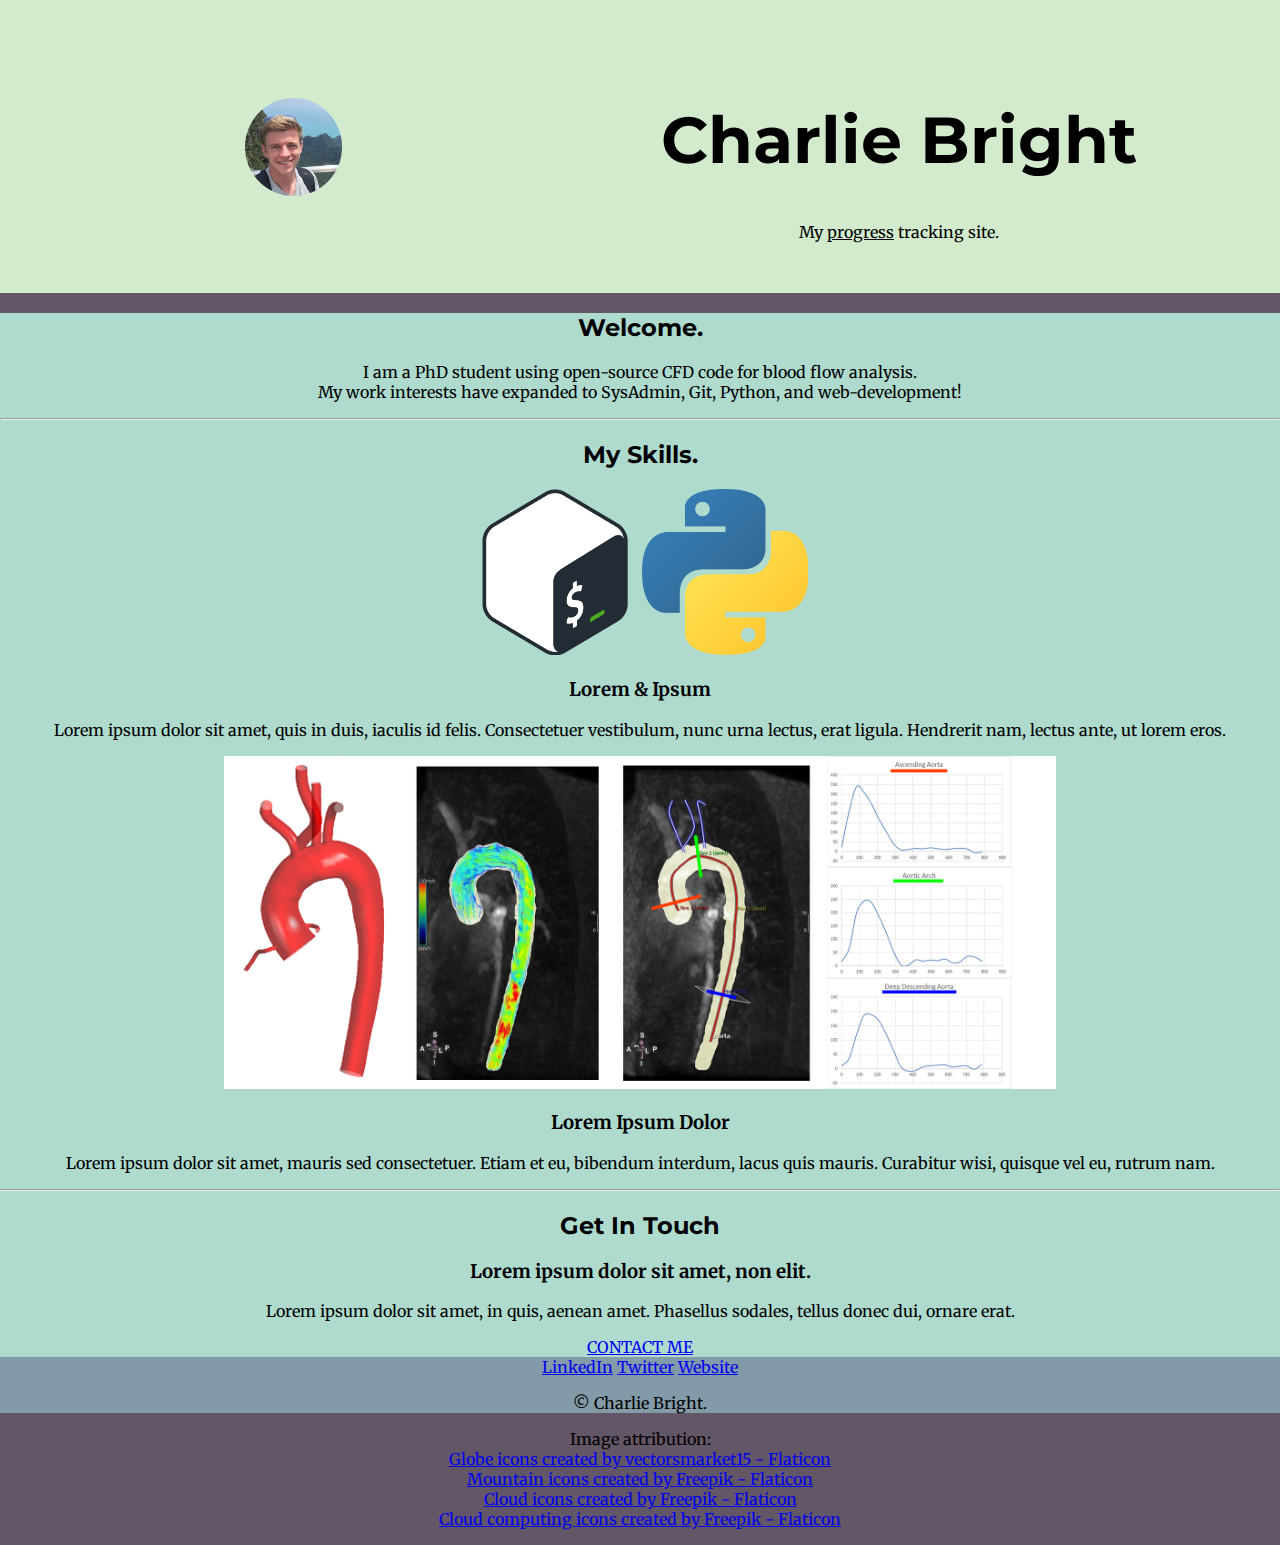
==== Personal Site - 2/index.html @ e3628655 "+ Added files for website 2" ====
<!DOCTYPE html>
<html lang="en">

    <head>
        <!--Title-->
        <meta charset="UTF-8">
        <meta name="description" content="Landing page for Charlie Bright's website.">
        <title>Homepage - Charlie Bright</title>

        <!--Style-->
        <link rel="stylesheet" href="css/styles.css">
        <link rel="icon" href="/images/favicon.ico" type="favicon.ico">

        <!--Fonts-->
        <link rel="preconnect" href="https://fonts.googleapis.com">
        <link rel="preconnect" href="https://fonts.gstatic.com" crossorigin>
        <link href="https://fonts.googleapis.com/css2?family=Merriweather:ital@1&family=Montserrat:wght@100&family=Roboto&family=Sacramento&display=swap" rel="stylesheet">

    </head>

    <body>
        <!--Top section-->
        <div class="top-container">

            <table class="introduction-table" align="center" cellspacing="30">
                
                <colgroup>
                    <col align="left">
                    <col align="center">
                </colgroup>

                <tr>
                    <td>
                        <img class="profile-image" src="images/index/Charlie.png" alt="Photo of Charlie">
                    </td>
                    <td>
                        <h1>Charlie Bright</h1>
                        My <span class="underlined">progress</span> tracking site.
                    </td>
                </tr>
            
            </table>

        </div>

        <!--Middle section-->
        <div class="mid-container">
            <div class="profile">
                <h2>Welcome.</h2>
                <p>I am a PhD student using open-source CFD code for blood flow analysis.<br> 
                    My work interests have expanded to SysAdmin, Git, Python, and web-development!</p>
            </div>
            <hr>

            <div class="skills">
                <h2>My Skills.</h2>
                <div class="skill-row">
                    <img class="skill-logo" src="images/index/BASH.png" alt="Logo of the command line">
                    <img class="skill-logo" src="images/index/Python.png" alt="Logo for the Python language.">
                    <h3>Lorem & Ipsum</h3>
                    <p>Lorem ipsum dolor sit amet, quis in duis, iaculis id felis. Consectetuer vestibulum, nunc urna lectus, erat ligula. Hendrerit nam, lectus ante, ut lorem eros.</p>
                </div>
                
                <div class="skill-row">
                    <img class="cfd-skill-image" src="images/index/CFD.jpg" alt="CFD image">
                    <h3>Lorem Ipsum Dolor</h3>
                    <p>Lorem ipsum dolor sit amet, mauris sed consectetuer. Etiam et eu, bibendum interdum, lacus quis mauris. Curabitur wisi, quisque vel eu, rutrum nam.</p>
                </div>
            </div>
            <hr>

            <div class="contact-me">
                <h2>Get In Touch</h2>
                <h3>Lorem ipsum dolor sit amet, non elit.</h3>
                <p>Lorem ipsum dolor sit amet, in quis, aenean amet. Phasellus sodales, tellus donec dui, ornare erat.</p>
                <a class="btn" href="mailto:charliebright@hotmail.co.uk">CONTACT ME</a>
            </div>
        </div>
            
        <!--Bottom section-->
        <div class="bot-container">
            <a class="footer-link" href="https://www.linkedin.com/">LinkedIn</a>
            <a class="footer-link" href="https://twitter.com/">Twitter</a>
            <a class="footer-link" href="https://www.appbrewery.co/">Website</a>
            <p>© Charlie Bright.</p>
        </div>

    </body>

    <footer>
        <p>
            Image attribution: <br>
            <a href="https://www.flaticon.com/free-icons/globe" title="globe icons">Globe icons created by vectorsmarket15 - Flaticon</a><br>
            <a href="https://www.flaticon.com/free-icons/mountain" title="mountain icons">Mountain icons created by Freepik - Flaticon</a><br>
            <a href="https://www.flaticon.com/free-icons/cloud" title="cloud icons">Cloud icons created by Freepik - Flaticon</a><br>
            <a href="https://www.flaticon.com/free-icons/cloud-computing" title="cloud computing icons">Cloud computing icons created by Freepik - Flaticon</a><br>
        </p>
    </footer>
</html>
---- Personal Site - 2/css/styles.css ----
/****** Tag selectors ******/
/* */
html{
    background-color: #635666;
}

body{
    margin: 0px;
    text-align: center;
    font-family: 'Merriweather', serif;
}

h1{
    font-size: 65px;
    /*width: 65%;
    margin: 0 auto; */
    font-family: 'Montserrat', sans-serif;
    text-align: center;
    /* font-family: 'Sacramento', cursive; */
}

h2{
    font-family: 'Montserrat', sans-serif;
}

/****** Class selectors ******/
/* */
.top-container{
    background-color: #D3EBCD;
    padding: 20px;
    margin: 0;
    position: relative;
    padding-top: 25px;
}

.mid-container{
    background-color: #AEDBCE;
    /* 
    width: 200px;
    height: 200px;
    padding: 0;
    margin: 0; */
}

.bot-container{
    background-color: #839AA8;
    /* 
    width: 200px;
    height: 200px;
    padding: 0;
    margin: 0; */
}

.introduction-table{
    width: 100%;
}

.underlined{
    text-decoration: underline;
}

.profile-image{
    width:100px;
    height:100px;
}

.profile-image{
    width: 20%;
    height: 20%;  
}

.skill-logo{
    width: 13%;
    height: 13%;
}

.cfd-skill-image{
    width: 65%;
    height: 65%;
}
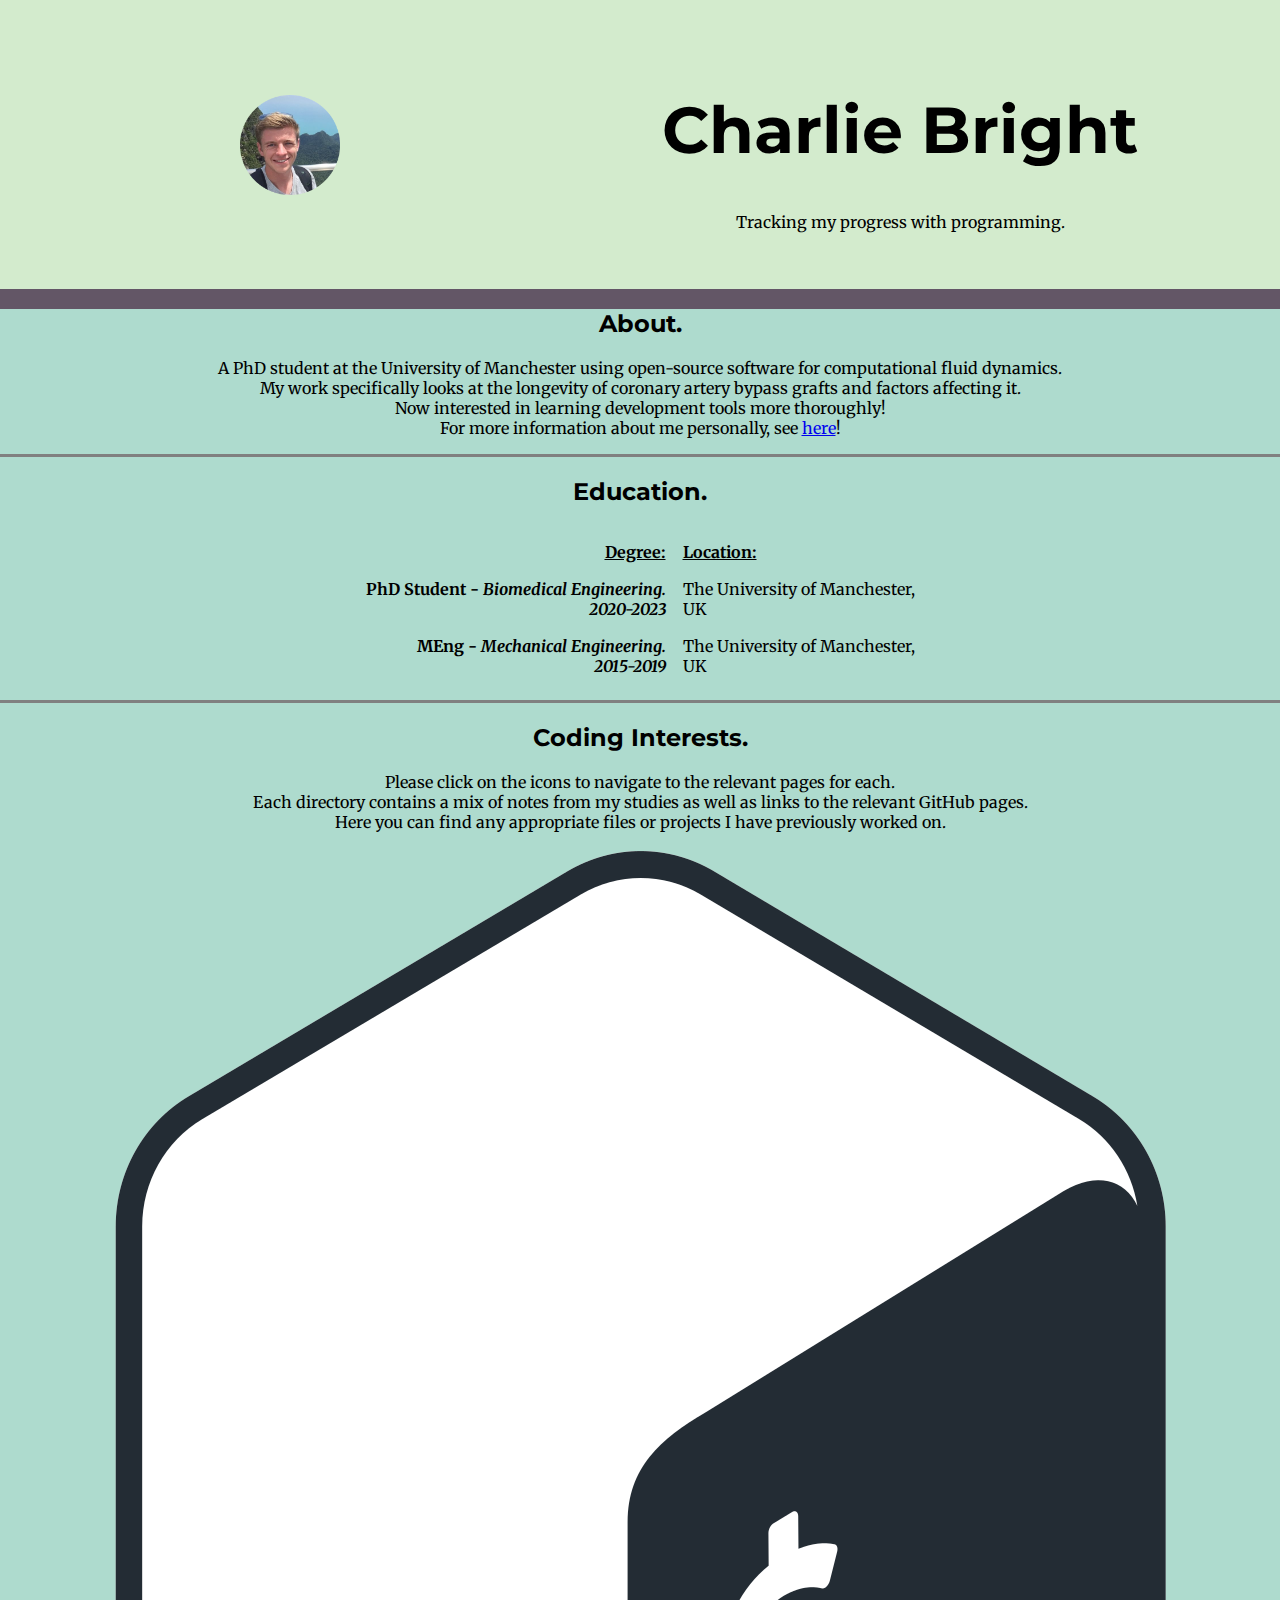
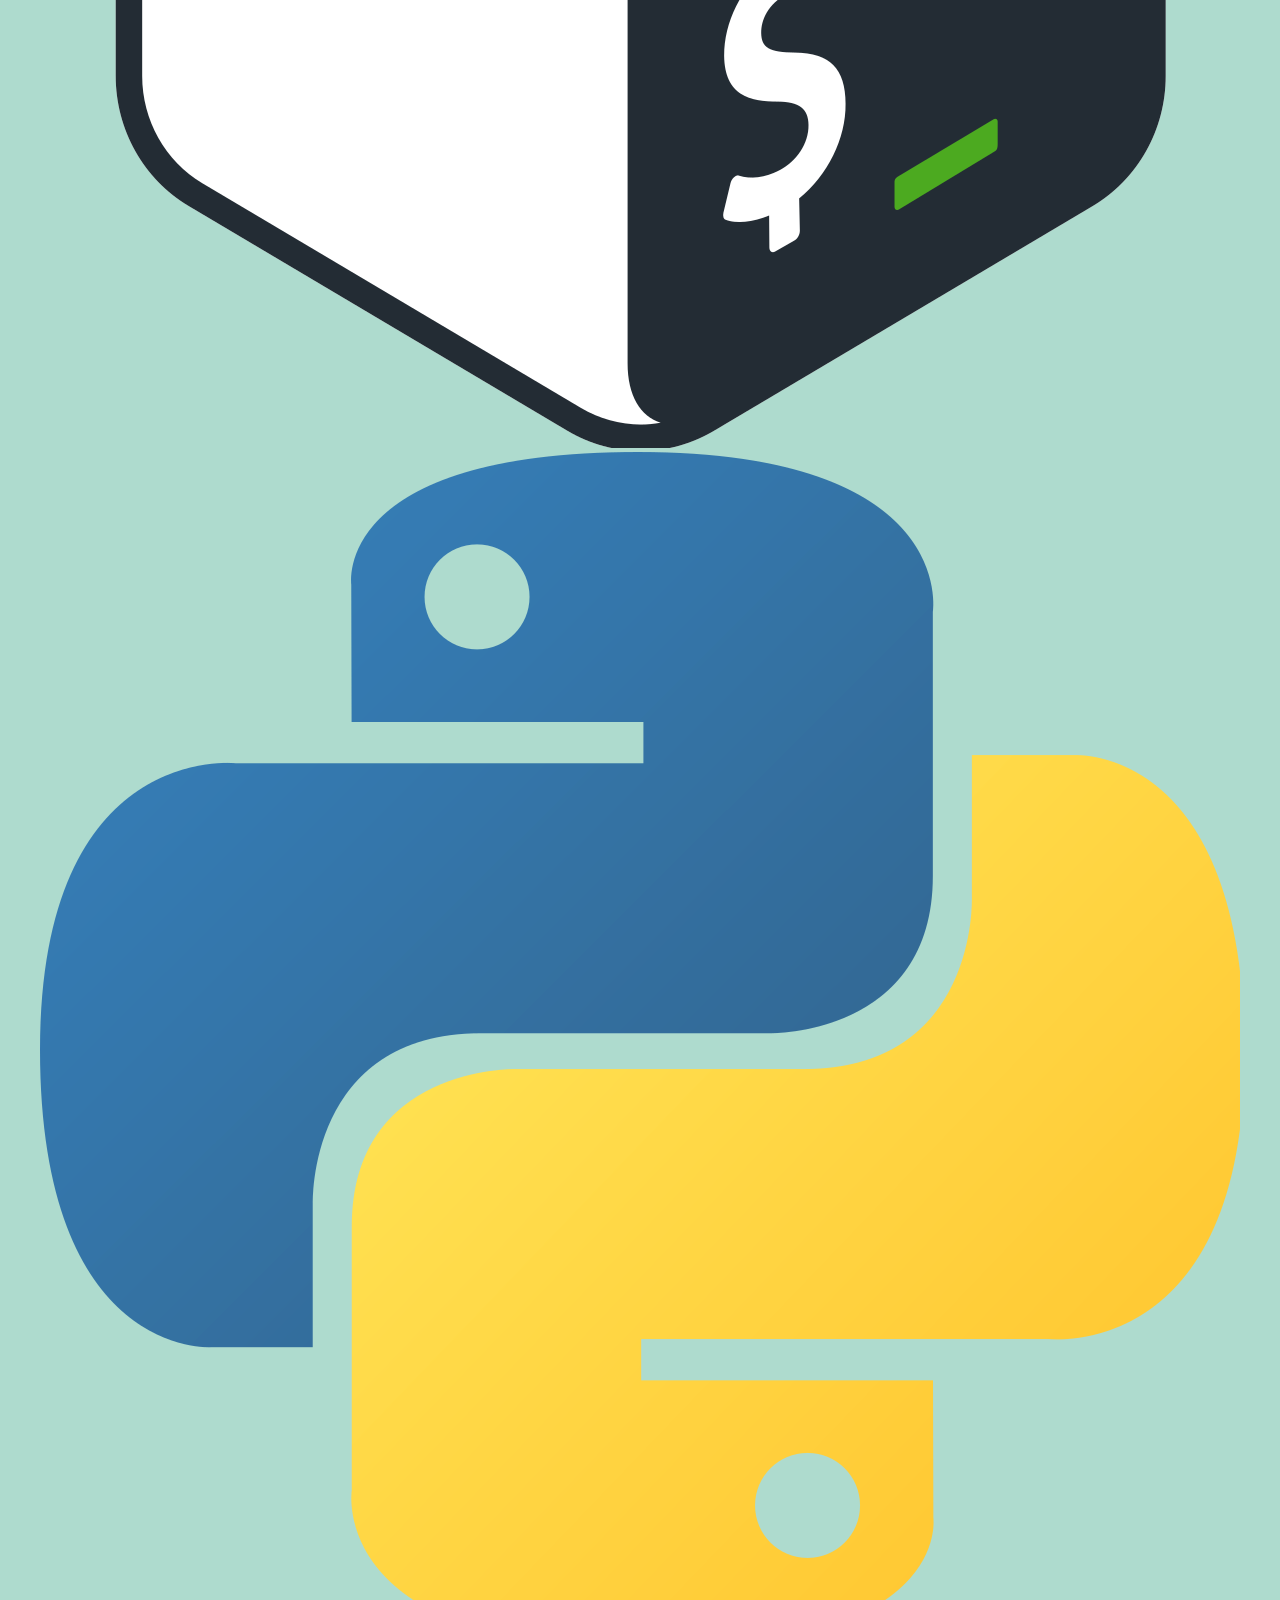
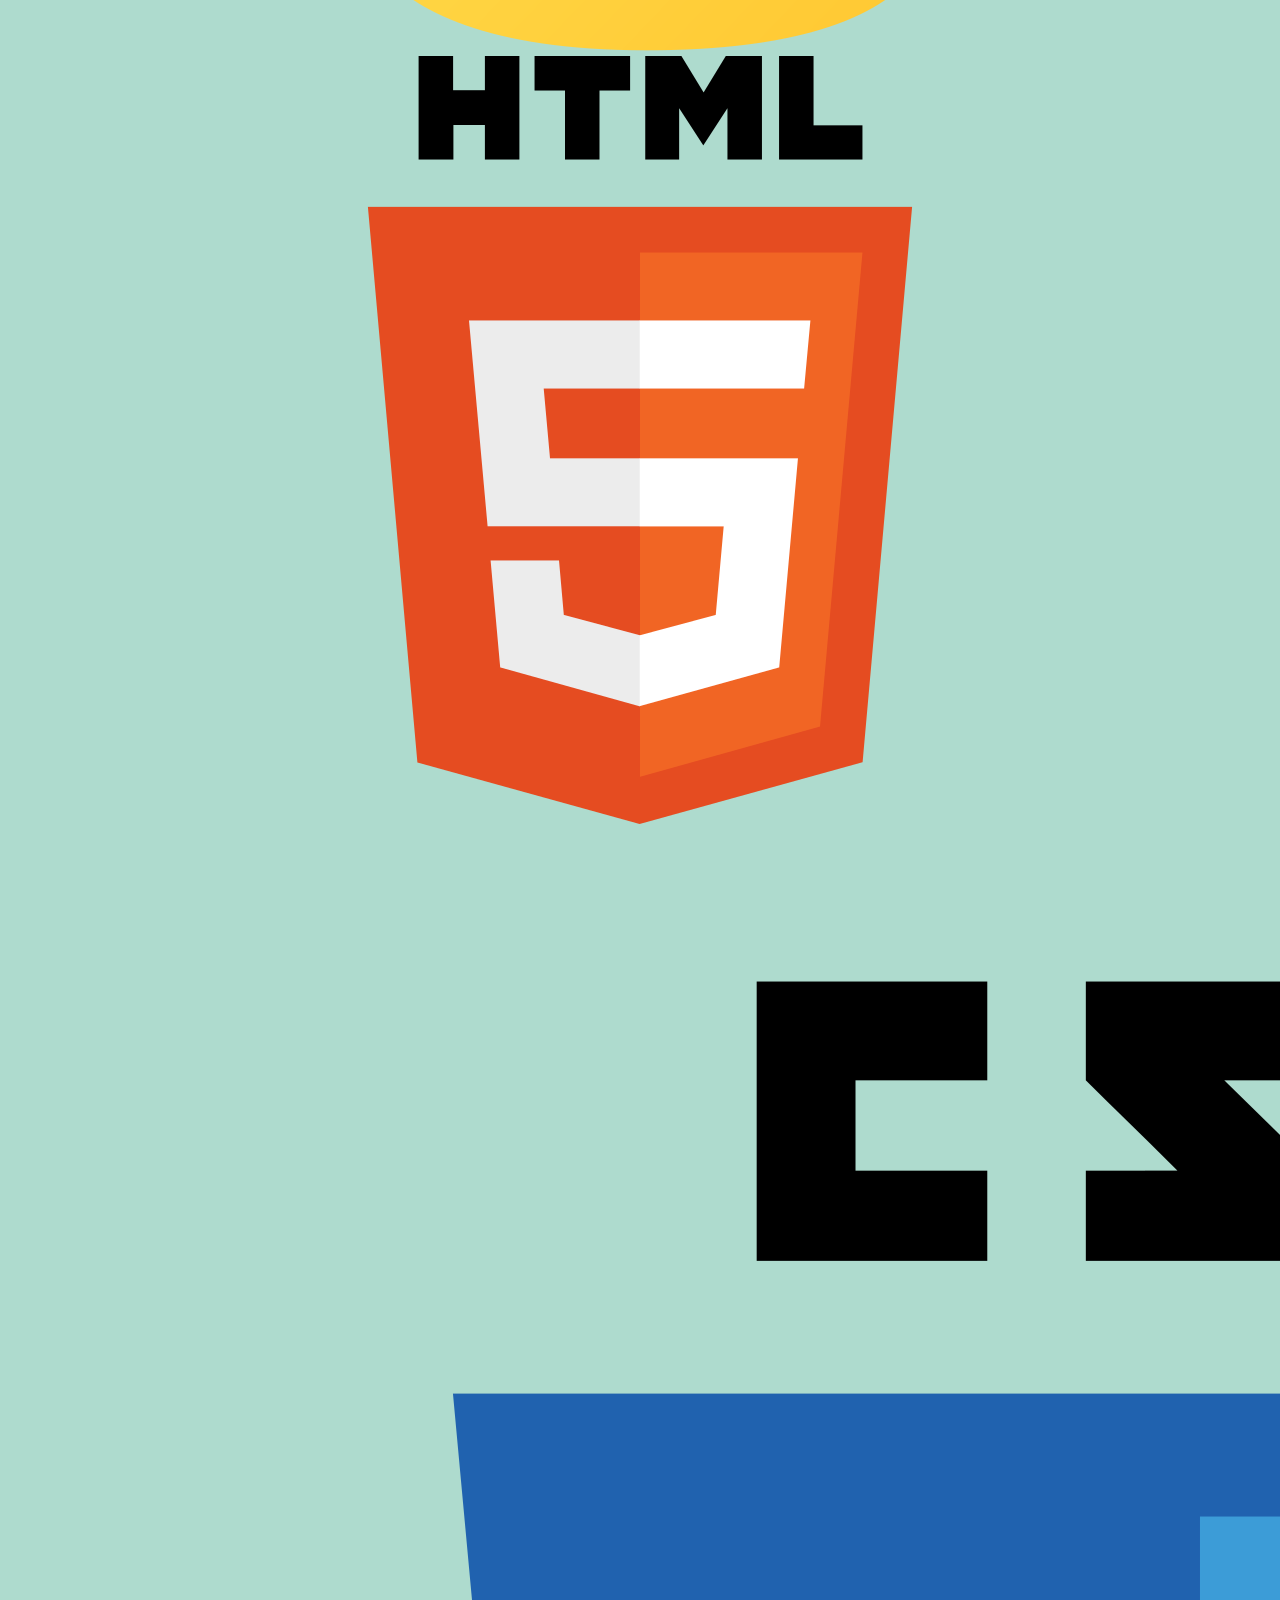
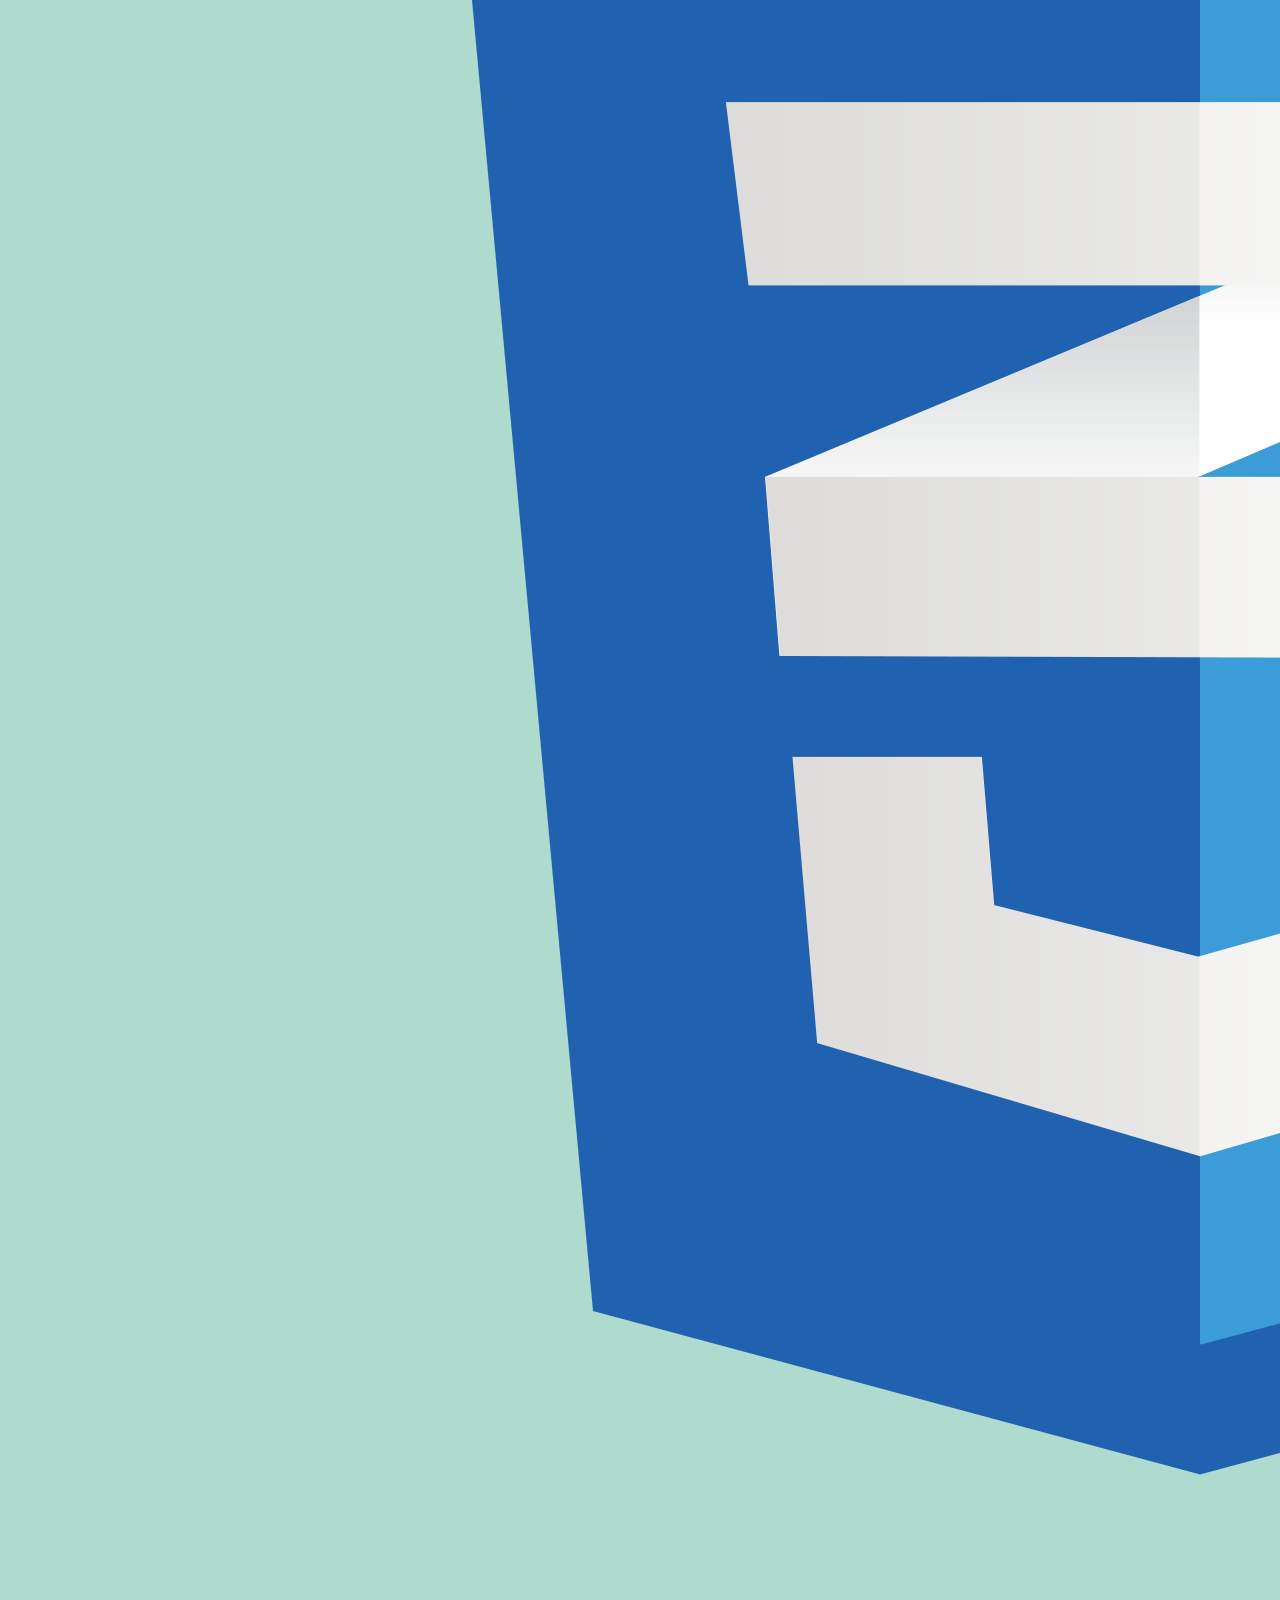
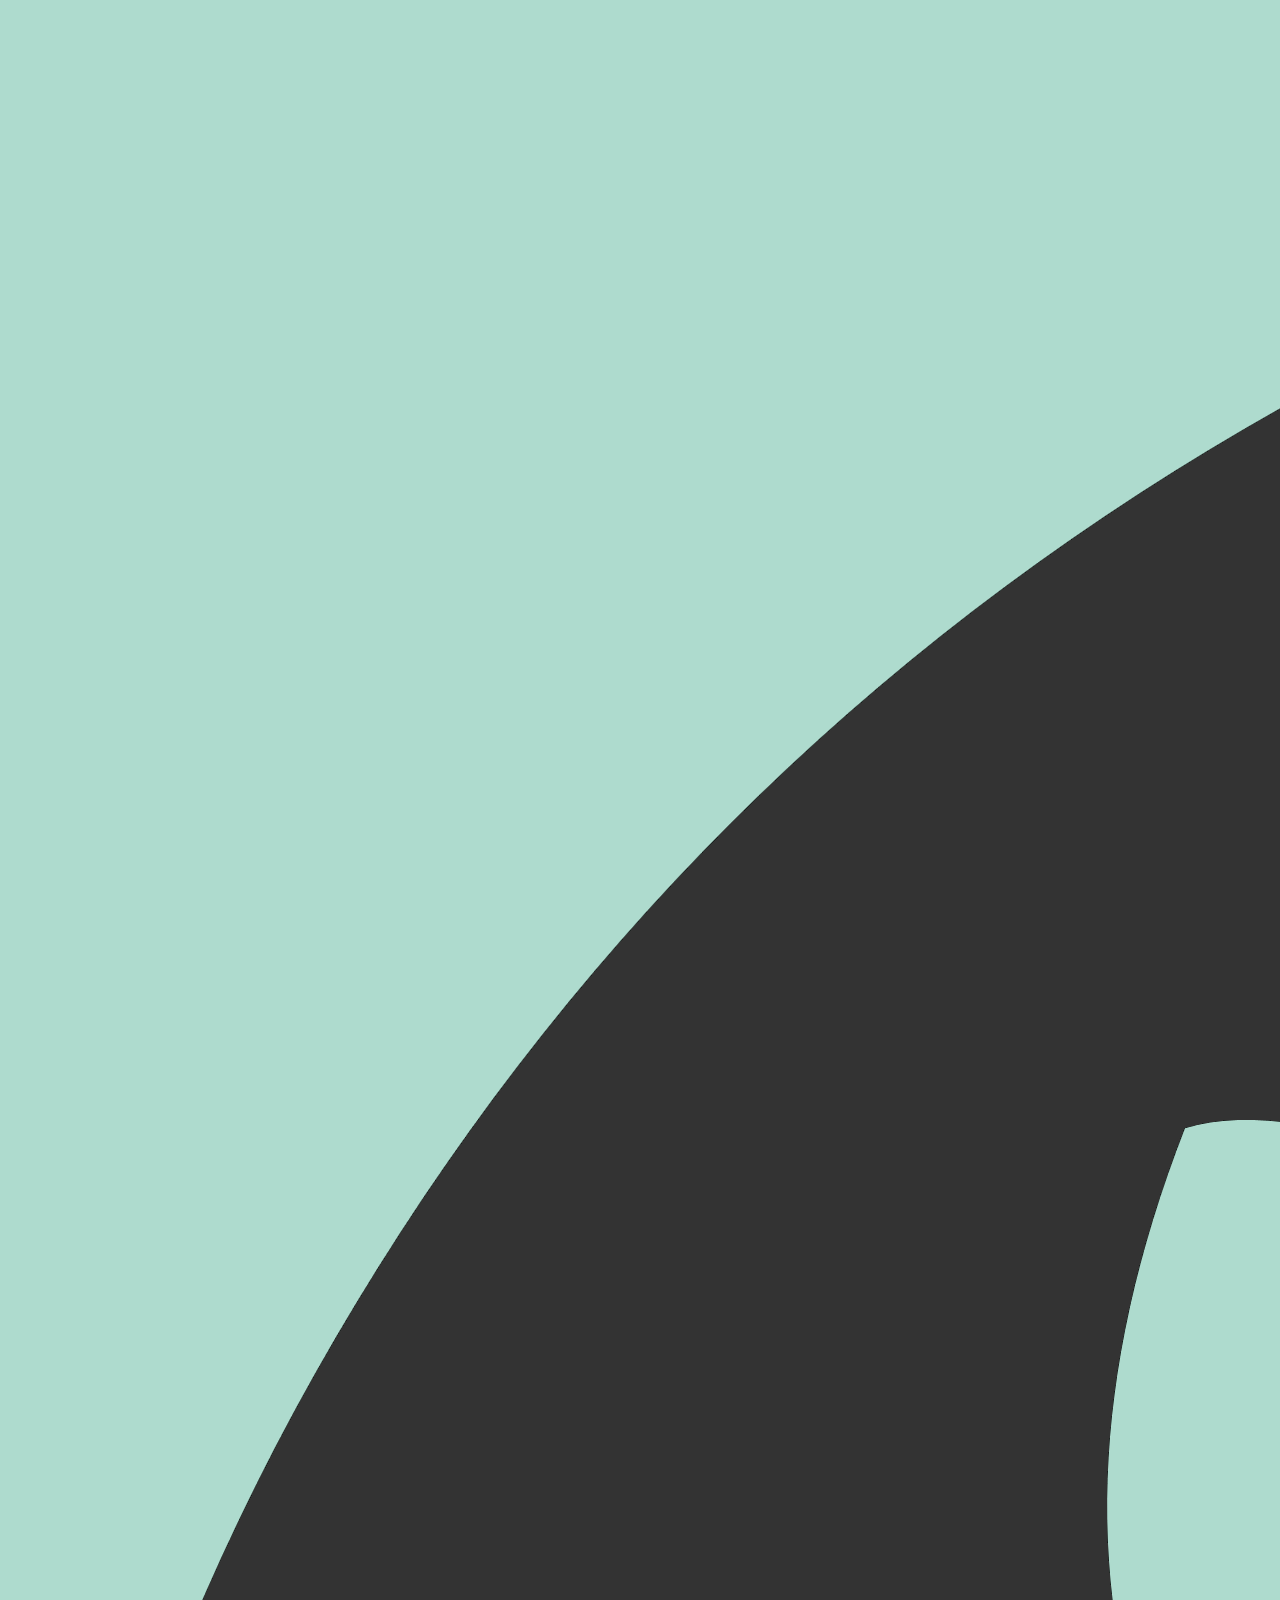
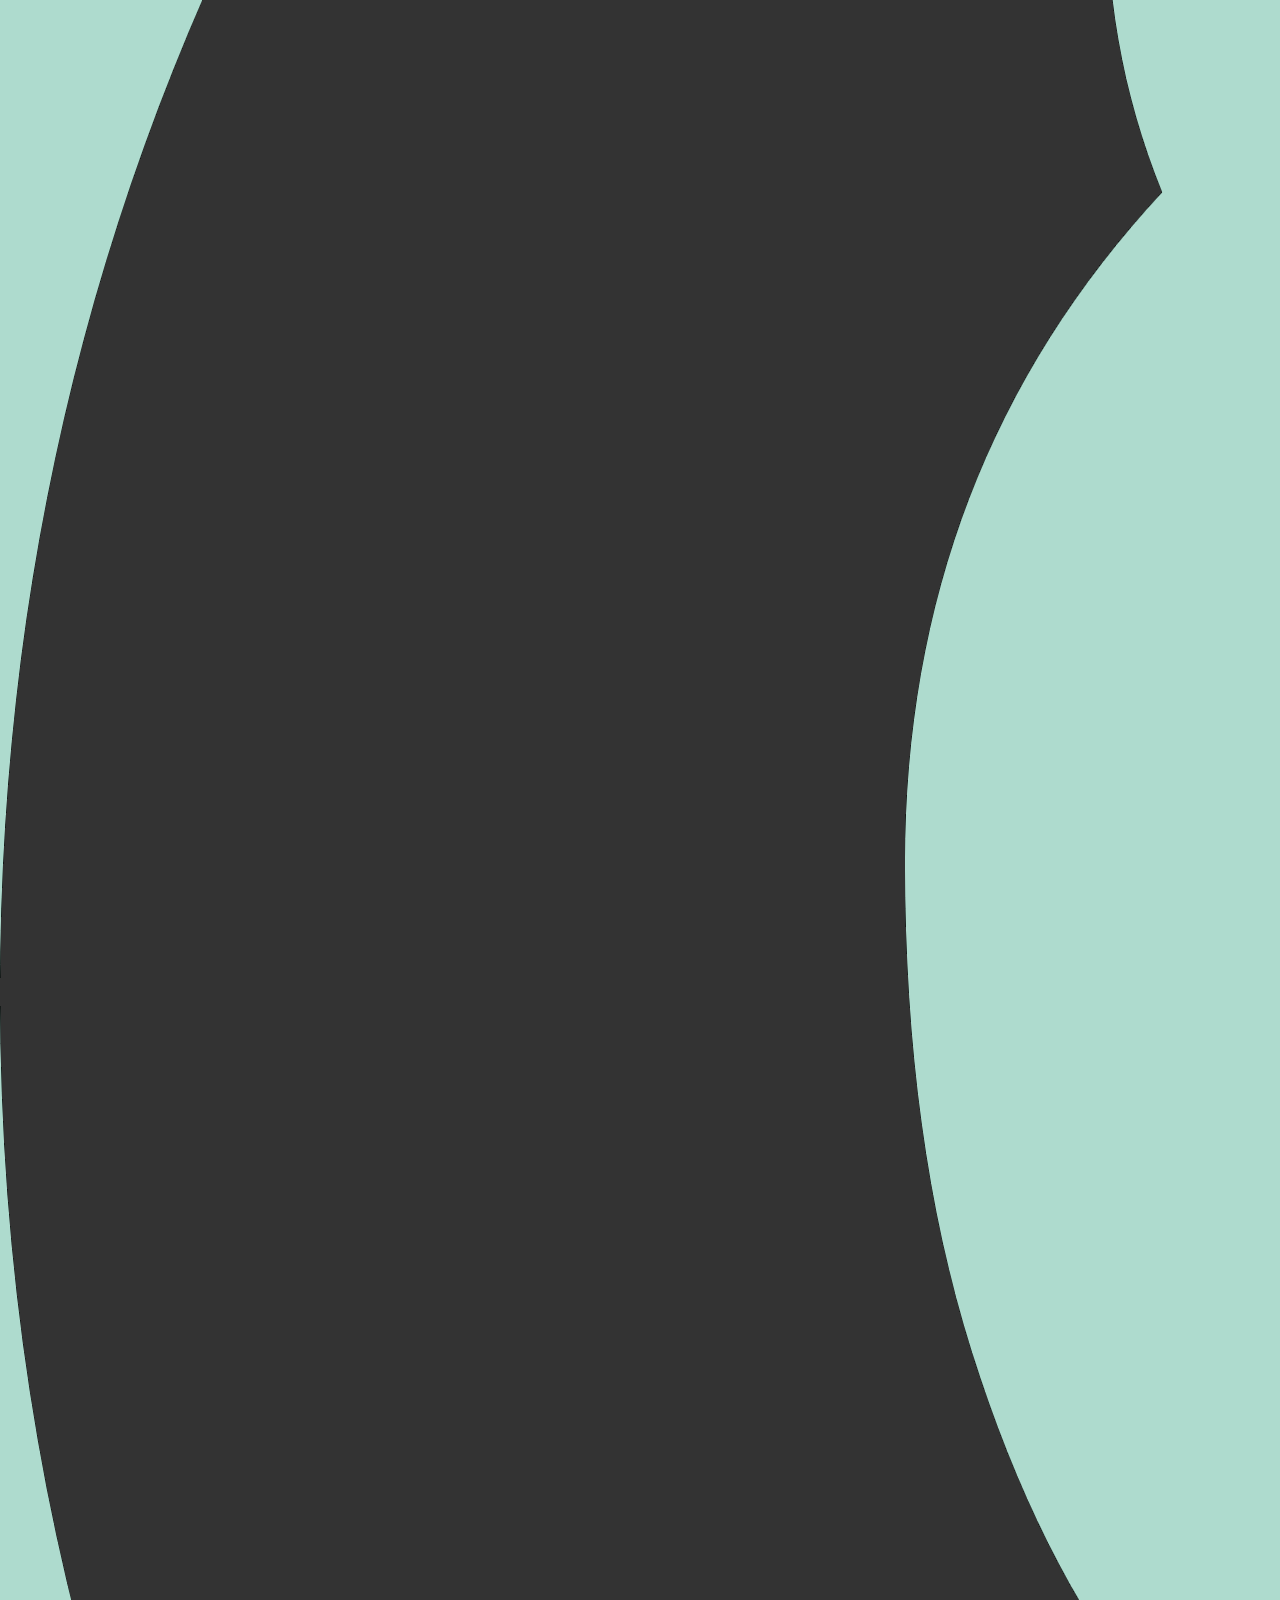
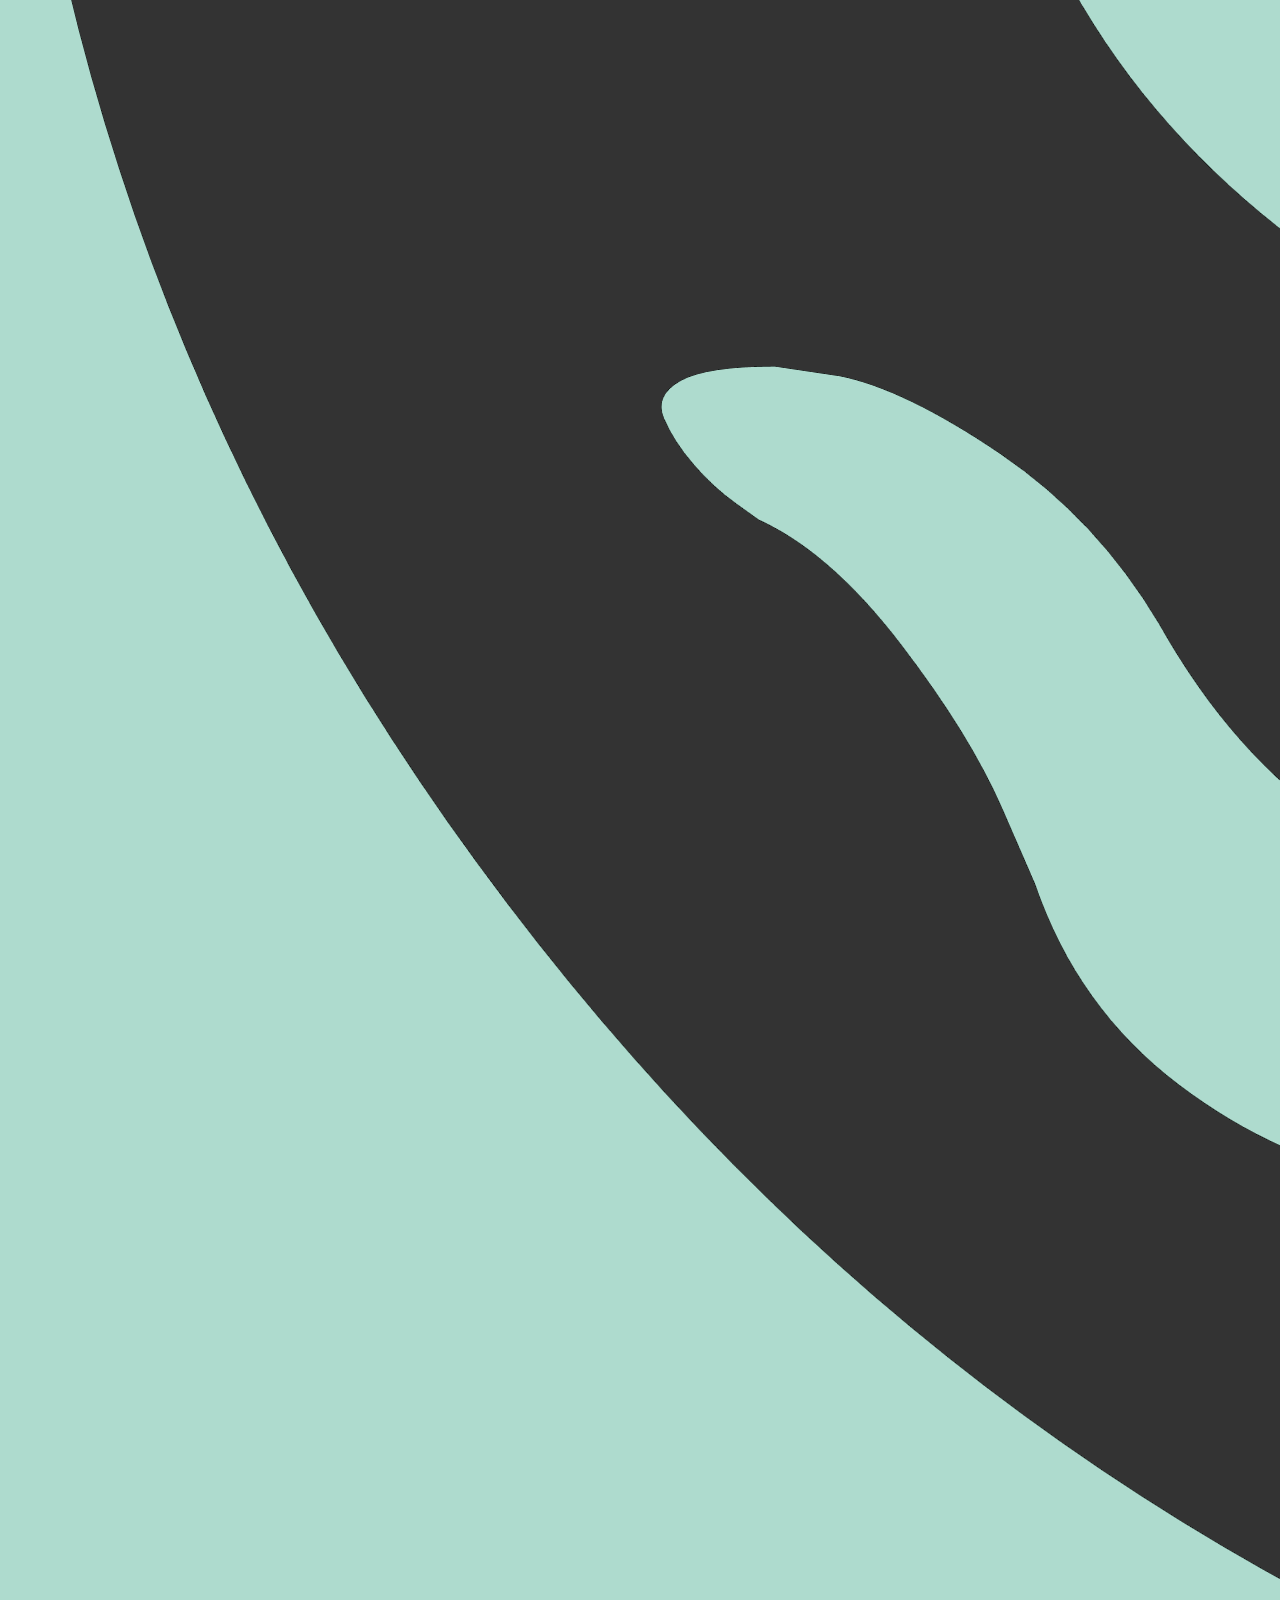
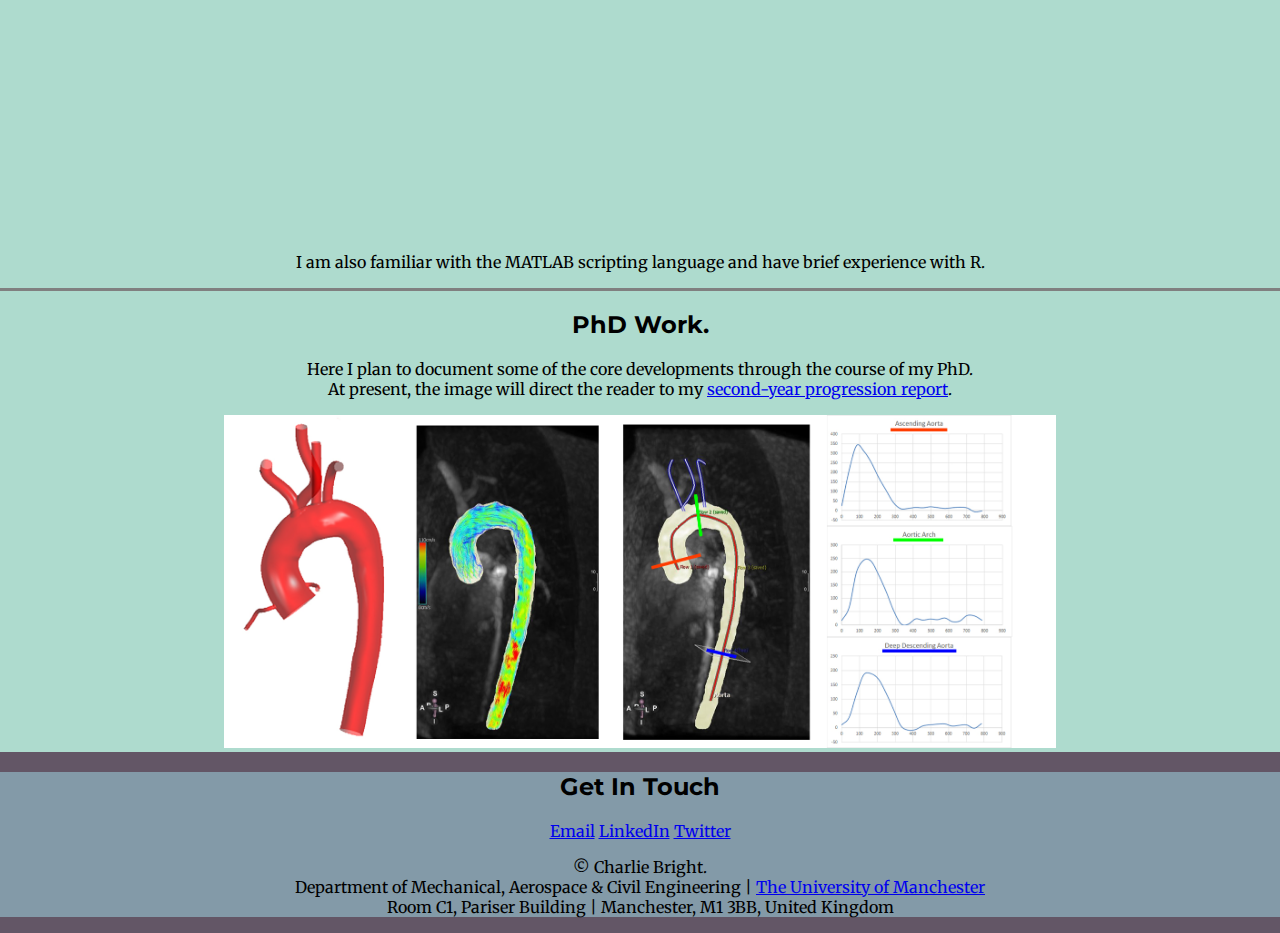
==== commit da55b5a0: "+ Added content to index page" ====
--- a/Personal Site - 2/index.html
+++ b/Personal Site - 2/index.html
@@ -1,99 +1,101 @@
 <!DOCTYPE html>
 <html lang="en">
-
     <head>
         <!--Title-->
         <meta charset="UTF-8">
         <meta name="description" content="Landing page for Charlie Bright's website.">
         <title>Homepage - Charlie Bright</title>
-
         <!--Style-->
         <link rel="stylesheet" href="css/styles.css">
-        <link rel="icon" href="/images/favicon.ico" type="favicon.ico">
-
+        <link rel="icon" href="images/favicon.ico" type="favicon.ico">
         <!--Fonts-->
         <link rel="preconnect" href="https://fonts.googleapis.com">
         <link rel="preconnect" href="https://fonts.gstatic.com" crossorigin>
-        <link href="https://fonts.googleapis.com/css2?family=Merriweather:ital@1&family=Montserrat:wght@100&family=Roboto&family=Sacramento&display=swap" rel="stylesheet">
-
+        <link href="https://fonts.googleapis.com/css2?family=Merriweather:ital@1&family=Open+Sans&family=Montserrat:wght@300;400&family=Roboto&family=Sacramento&display=swap" rel="stylesheet">
     </head>
 
     <body>
-        <!--Top section-->
+        <!--Top container: Profile image and name.-->
         <div class="top-container">
-
-            <table class="introduction-table" align="center" cellspacing="30">
-                
-                <colgroup>
-                    <col align="left">
-                    <col align="center">
-                </colgroup>
-
+            <table class="introduction-table" cellspacing="20" align="center">
                 <tr>
-                    <td>
-                        <img class="profile-image" src="images/index/Charlie.png" alt="Photo of Charlie">
-                    </td>
-                    <td>
+                    <td> <img class="profile-image" src="images/index/Charlie.png" alt="Photo of Charlie."> </td>
+                    <td class="introduction-name">
                         <h1>Charlie Bright</h1>
-                        My <span class="underlined">progress</span> tracking site.
+                        <p class="introduction-text">Tracking my <span class="emphasised">progress</span> with programming.</p>
                     </td>
                 </tr>
-            
             </table>
-
         </div>
 
-        <!--Middle section-->
+        <!--Middle container: Skills and PhD.-->
         <div class="mid-container">
-            <div class="profile">
-                <h2>Welcome.</h2>
-                <p>I am a PhD student using open-source CFD code for blood flow analysis.<br> 
-                    My work interests have expanded to SysAdmin, Git, Python, and web-development!</p>
+            <div>
+                <h2>About.</h2>
+                <p class="body-text">A PhD student at the University of Manchester using open-source software for computational fluid dynamics.<br>
+                    My work specifically looks at the longevity of coronary artery bypass grafts and factors affecting it.<br> 
+                    Now interested in learning development tools more thoroughly! <br>
+                    For more information about me personally, see <a href="about-me.html">here</a>!</p>
             </div>
-            <hr>
+            <hr size="3" noshade>
 
-            <div class="skills">
-                <h2>My Skills.</h2>
-                <div class="skill-row">
-                    <img class="skill-logo" src="images/index/BASH.png" alt="Logo of the command line">
-                    <img class="skill-logo" src="images/index/Python.png" alt="Logo for the Python language.">
-                    <h3>Lorem & Ipsum</h3>
-                    <p>Lorem ipsum dolor sit amet, quis in duis, iaculis id felis. Consectetuer vestibulum, nunc urna lectus, erat ligula. Hendrerit nam, lectus ante, ut lorem eros.</p>
+            <div class="education">
+                <h2 class="education-title">Education.</h2>
+                <table class="education-table" cellspacing="15" align="center">
+                    <thead>
+                        <th align="right" class="underlined">Degree:</th>
+                        <th align="left" class="underlined">Location:</th>
+                    </thead>
+                    <tbody>
+                        <tr>
+                            <td align="right"><strong>PhD Student - <em>Biomedical Engineering.<br>2020-2023</em></strong></td>
+                            <td align="left">The University of Manchester, <br>UK</td>
+                        </tr>
+                        <tr>
+                            <td align="right"><strong>MEng - <em>Mechanical Engineering.<br>2015-2019</strong></td>
+                            <td align="left">The University of Manchester, <br>UK</td>
+                            </tr>
+                    </tbody>
+                </table>
+            </div>
+            <hr size="3" noshade>
+
+            <div class="skills"></div>
+                <h2>Coding Interests.</h2>
+                <div class="code-row">
+                    <p class="body-text">Please click on the icons to navigate to the relevant pages for each.<br>
+                        Each directory contains a mix of notes from my studies as well as links to the relevant GitHub pages. <br>
+                        Here you can find any appropriate files or projects I have previously worked on.</p>
+                    <img class="code-logo" src="images/index/code/BASH.png" alt="Logo representing shell interface.">
+                    <img class="code-logo" src="images/index/code/Python.png" alt="Logo for the Python language.">
+                    <img class="code-logo" src="images/index/code/HTML.png" alt="Logo for the HTML language.">
+                    <img class="code-logo" src="images/index/code/CSS.png" alt="Logo for the CSS language.">
+                    <a href="https://github.com/CJBright"><img class="code-logo" src="images/index/code/GitHub.png" alt="Logo for the GitHub web platform."></a>
+                    <p class="body-text">I am also familiar with the MATLAB scripting language and have brief experience with R.</p>
                 </div>
+                <hr size="3" noshade>
                 
-                <div class="skill-row">
-                    <img class="cfd-skill-image" src="images/index/CFD.jpg" alt="CFD image">
-                    <h3>Lorem Ipsum Dolor</h3>
-                    <p>Lorem ipsum dolor sit amet, mauris sed consectetuer. Etiam et eu, bibendum interdum, lacus quis mauris. Curabitur wisi, quisque vel eu, rutrum nam.</p>
+                <div class="phd-row">
+                    <h2>PhD Work.</h2>
+                    <p class="body-text">Here I plan to document some of the core developments through the course of my PhD. <br>
+                        At present, the image will direct the reader to my <a href="images/index/Charlie.png">second-year progression report</a>.</p>
+                    <img class="cfd-skill-image" src="images/index/CFD.jpg" alt="Image of results from a CFD study.">
                 </div>
-            </div>
-            <hr>
-
-            <div class="contact-me">
-                <h2>Get In Touch</h2>
-                <h3>Lorem ipsum dolor sit amet, non elit.</h3>
-                <p>Lorem ipsum dolor sit amet, in quis, aenean amet. Phasellus sodales, tellus donec dui, ornare erat.</p>
-                <a class="btn" href="mailto:charliebright@hotmail.co.uk">CONTACT ME</a>
             </div>
         </div>
             
-        <!--Bottom section-->
+        <!--Bottom container: Contact me and other links.-->
         <div class="bot-container">
-            <a class="footer-link" href="https://www.linkedin.com/">LinkedIn</a>
-            <a class="footer-link" href="https://twitter.com/">Twitter</a>
-            <a class="footer-link" href="https://www.appbrewery.co/">Website</a>
-            <p>© Charlie Bright.</p>
+            <div class="contact-me">
+                <h2 class="contact-me">Get In Touch</h2>
+                <a class="button" href="mailto:charliebright@hotmail.co.uk">Email</a>
+                <a class="footer-link" href="https://www.linkedin.com/in/charliejonbright/">LinkedIn</a>
+                <a class="footer-link" href="https://twitter.com/TheCJBright">Twitter</a>
+                <p>© Charlie Bright.<br>
+                Department of Mechanical, Aerospace & Civil Engineering | <a href="https://www.manchester.ac.uk/">The University of Manchester</a> <br>
+                Room C1, Pariser Building | Manchester, M1 3BB, United Kingdom <br>
+                </p>
+            </div>
         </div>
-
     </body>
-
-    <footer>
-        <p>
-            Image attribution: <br>
-            <a href="https://www.flaticon.com/free-icons/globe" title="globe icons">Globe icons created by vectorsmarket15 - Flaticon</a><br>
-            <a href="https://www.flaticon.com/free-icons/mountain" title="mountain icons">Mountain icons created by Freepik - Flaticon</a><br>
-            <a href="https://www.flaticon.com/free-icons/cloud" title="cloud icons">Cloud icons created by Freepik - Flaticon</a><br>
-            <a href="https://www.flaticon.com/free-icons/cloud-computing" title="cloud computing icons">Cloud computing icons created by Freepik - Flaticon</a><br>
-        </p>
-    </footer>
 </html>